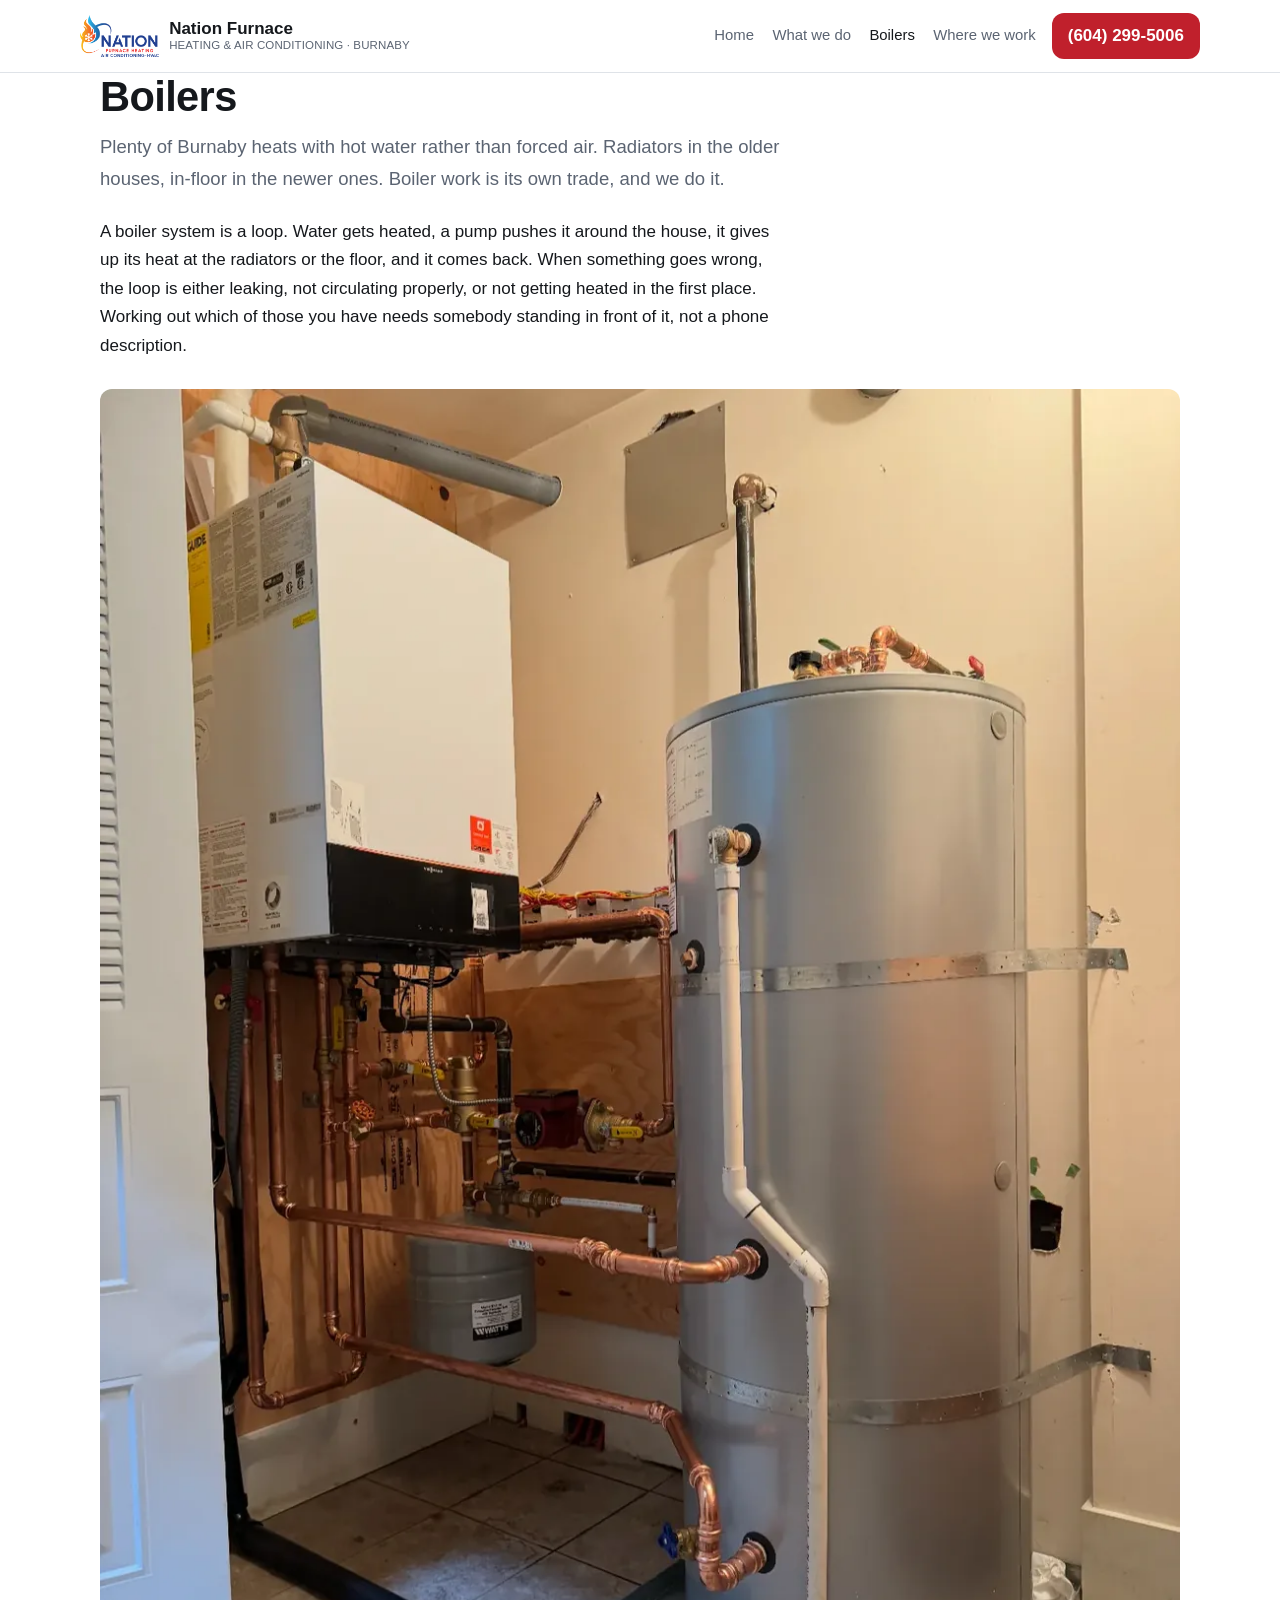
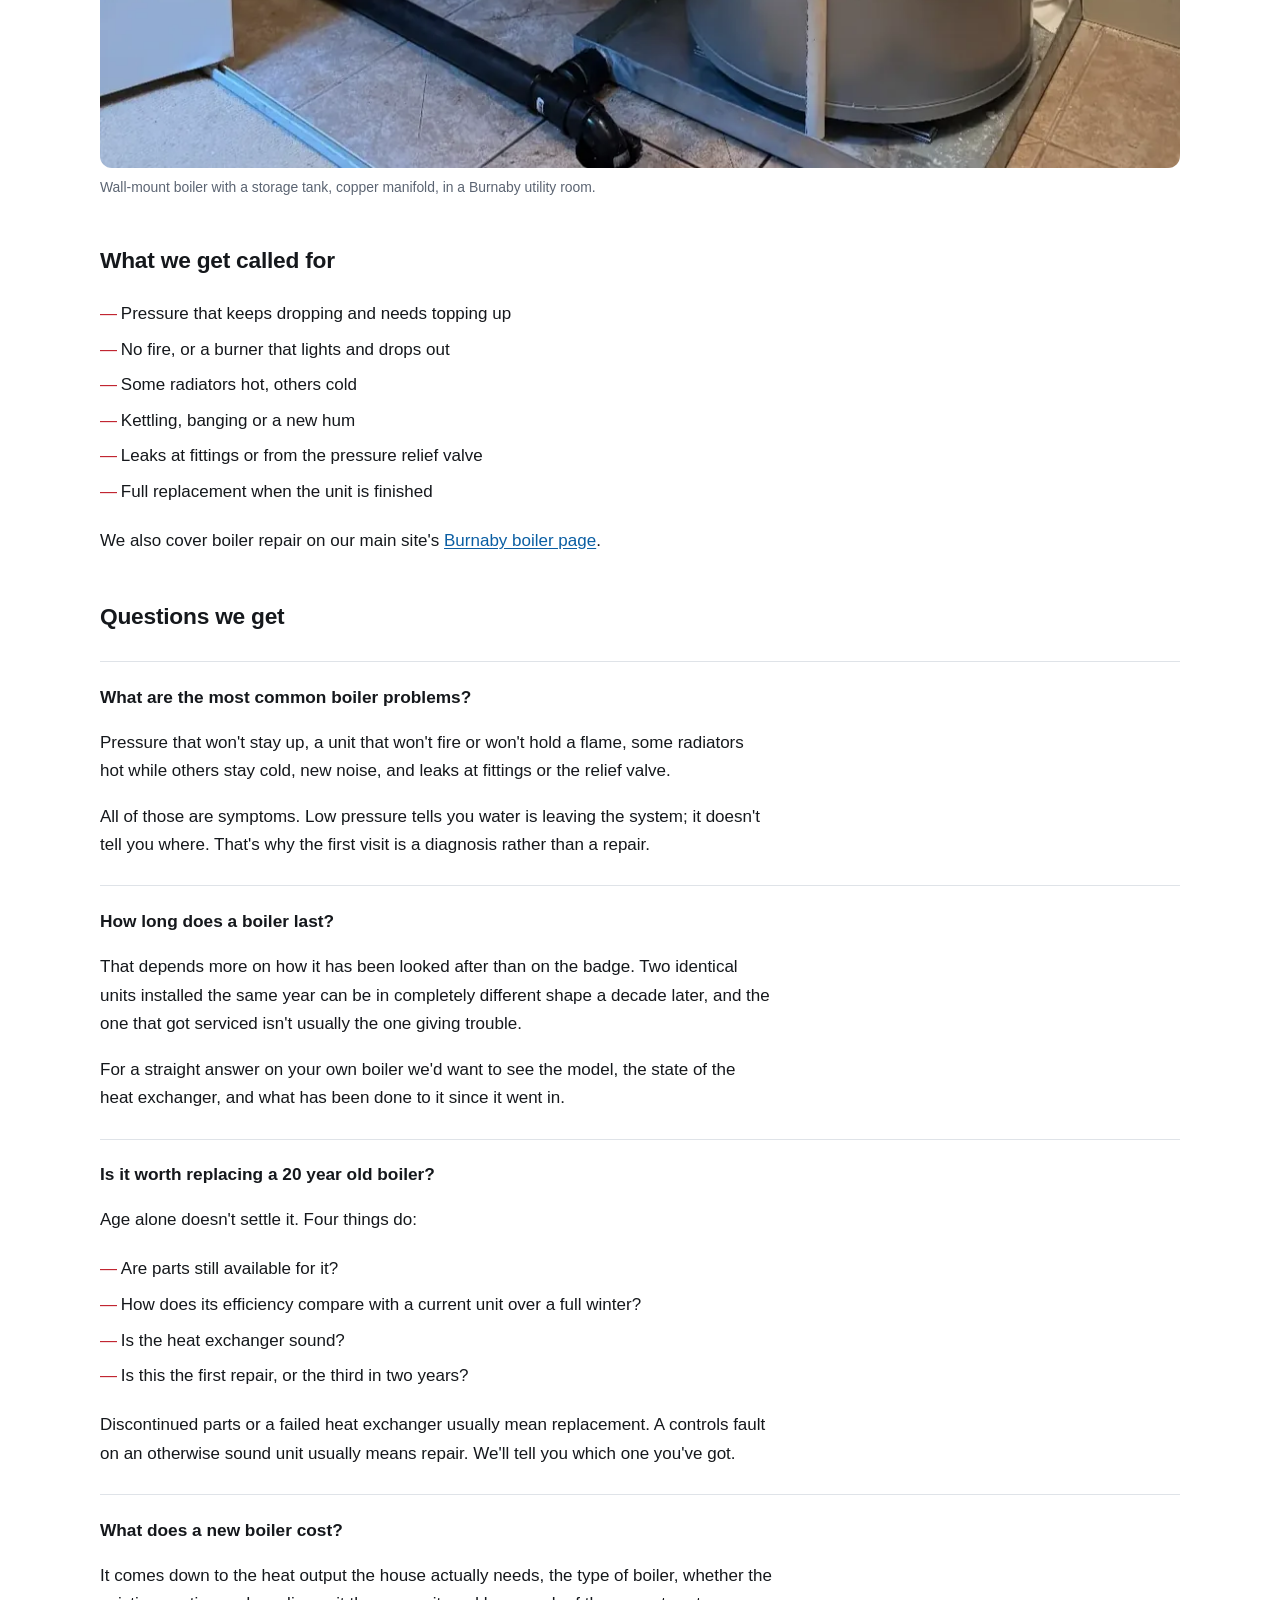
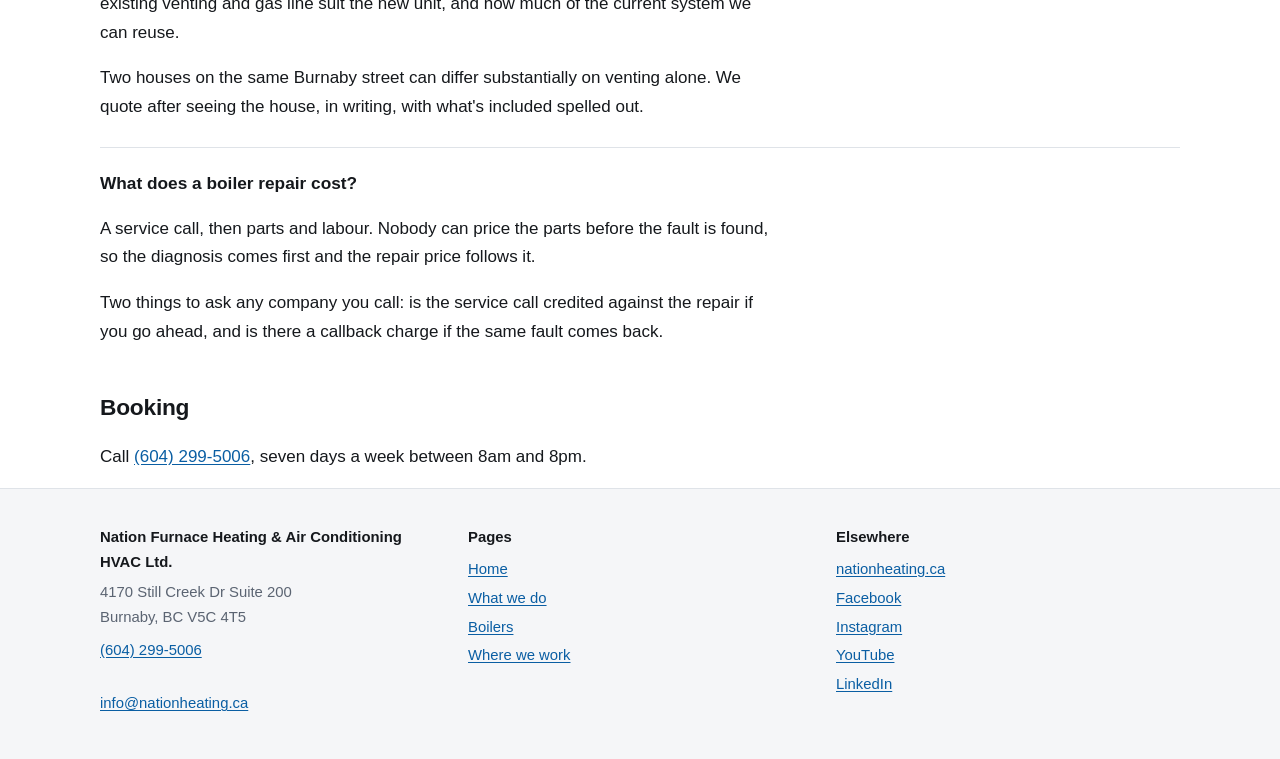
==== boilers.html @ eb9db6c9 "rewrite: make it a company site instead of a directory listing The first version read as AI-built-fo" ====
<!doctype html>
<html lang="en-CA">
<head>
<meta charset="utf-8">
<meta name="viewport" content="width=device-width, initial-scale=1">
<title>Boiler repair and replacement in Burnaby — Nation Furnace</title>
<meta name="description" content="Boiler service, repair and replacement in Burnaby. Pressure loss, circulation faults and controls, plus straight answers on lifespan, repair-or-replace and what drives a quote.">
<link rel="canonical" href="https://supermanservicesca.github.io/nationfurnace/boilers.html">
<link rel="stylesheet" href="style.css">
<link rel="icon" href="logo.png">
<meta property="og:type" content="article">
<meta property="og:title" content="Boiler repair and replacement in Burnaby">
<meta property="og:description" content="What goes wrong with boilers, when to replace one, and what actually sets the price.">
<meta property="og:url" content="https://supermanservicesca.github.io/nationfurnace/boilers.html">
<meta property="og:image" content="https://supermanservicesca.github.io/nationfurnace/img/boiler-b.webp">
<script type="application/ld+json">
{
  "@context": "https://schema.org",
  "@type": "FAQPage",
  "mainEntity": [
    {
      "@type": "Question",
      "name": "What are the most common boiler problems?",
      "acceptedAnswer": { "@type": "Answer", "text": "Pressure that keeps dropping, a unit that will not fire or will not hold a flame, some radiators hot while others stay cold, new noise, and leaks at fittings or the pressure relief valve. Each of those is a symptom rather than a cause, so the first visit is a diagnosis." }
    },
    {
      "@type": "Question",
      "name": "How long does a boiler last?",
      "acceptedAnswer": { "@type": "Answer", "text": "That depends more on how it has been looked after than on the badge. Two identical units installed the same year can be in completely different shape a decade later, and the one that got serviced is not usually the one giving trouble. A straight answer on a specific boiler means seeing the model, the state of the heat exchanger, and what has been done to it since it went in." }
    },
    {
      "@type": "Question",
      "name": "Is it worth replacing a 20 year old boiler?",
      "acceptedAnswer": { "@type": "Answer", "text": "Age alone does not decide it. What matters is whether parts are still available, how its efficiency compares with a current unit over a full heating season, whether the heat exchanger is sound, and whether this is the first repair or the third. Discontinued parts or a failed heat exchanger usually mean replacement." }
    },
    {
      "@type": "Question",
      "name": "What does a new boiler cost?",
      "acceptedAnswer": { "@type": "Answer", "text": "It is set by the heat output the house needs, the type of boiler, whether the existing venting and gas line suit the new unit, and how much of the current system can be reused. Two houses on the same street can differ substantially on venting alone, so the number comes from a site visit." }
    },
    {
      "@type": "Question",
      "name": "What does a boiler repair cost?",
      "acceptedAnswer": { "@type": "Answer", "text": "A service call, then parts and labour. Parts cannot be priced before the fault is found, so the diagnosis comes first. Ask whether the service call is credited against the repair, and whether there is a callback charge if the same fault returns." }
    }
  ]
}
</script>
</head>
<body>

<header class="site">
  <div class="wrap bar">
    <a class="brand" href="./">
      <img src="logo.png" alt="Nation Furnace Heating and Air Conditioning" width="300" height="160">
      <span>Nation Furnace<small>HEATING &amp; AIR CONDITIONING · BURNABY</small></span>
    </a>
    <nav class="site" aria-label="Primary">
      <a href="./">Home</a>
      <a href="services.html">What we do</a>
      <a href="boilers.html" aria-current="page">Boilers</a>
      <a href="service-areas.html">Where we work</a>
    </nav>
    <a class="call" href="tel:+16042995006">(604) 299-5006</a>
  </div>
</header>

<main class="wrap">

  <h1>Boilers</h1>
  <p class="lede narrow">Plenty of Burnaby heats with hot water rather than forced air. Radiators
  in the older houses, in-floor in the newer ones. Boiler work is its own trade, and we do it.</p>

  <p>A boiler system is a loop. Water gets heated, a pump pushes it around the house, it gives up
  its heat at the radiators or the floor, and it comes back. When something goes wrong, the loop
  is either leaking, not circulating properly, or not getting heated in the first place. Working
  out which of those you have needs somebody standing in front of it, not a phone description.</p>

  <figure>
    <img src="img/boiler-b.webp" width="1097" height="1400" loading="lazy"
         alt="Newly installed wall-mounted boiler beside a large storage water heater tank with a copper pipe manifold">
    <figcaption>Wall-mount boiler with a storage tank, copper manifold, in a Burnaby utility room.</figcaption>
  </figure>

  <h2>What we get called for</h2>
  <ul class="tick">
    <li>Pressure that keeps dropping and needs topping up</li>
    <li>No fire, or a burner that lights and drops out</li>
    <li>Some radiators hot, others cold</li>
    <li>Kettling, banging or a new hum</li>
    <li>Leaks at fittings or from the pressure relief valve</li>
    <li>Full replacement when the unit is finished</li>
  </ul>

  <p>We also cover boiler repair on our main site's
  <a href="https://nationheating.ca/boiler-repair-burnaby">Burnaby boiler page</a>.</p>

  <h2>Questions we get</h2>

  <section class="qa">
    <h3>What are the most common boiler problems?</h3>
    <p>Pressure that won't stay up, a unit that won't fire or won't hold a flame, some
    radiators hot while others stay cold, new noise, and leaks at fittings or the relief valve.</p>
    <p>All of those are symptoms. Low pressure tells you water is leaving the system; it doesn't
    tell you where. That's why the first visit is a diagnosis rather than a repair.</p>
  </section>

  <section class="qa">
    <h3>How long does a boiler last?</h3>
    <p>That depends more on how it has been looked after than on the badge. Two identical units
    installed the same year can be in completely different shape a decade later, and the one that
    got serviced isn't usually the one giving trouble.</p>
    <p>For a straight answer on your own boiler we'd want to see the model, the state of the
    heat exchanger, and what has been done to it since it went in.</p>
  </section>

  <section class="qa">
    <h3>Is it worth replacing a 20 year old boiler?</h3>
    <p>Age alone doesn't settle it. Four things do:</p>
    <ul class="tick">
      <li>Are parts still available for it?</li>
      <li>How does its efficiency compare with a current unit over a full winter?</li>
      <li>Is the heat exchanger sound?</li>
      <li>Is this the first repair, or the third in two years?</li>
    </ul>
    <p>Discontinued parts or a failed heat exchanger usually mean replacement. A controls fault on
    an otherwise sound unit usually means repair. We'll tell you which one you've got.</p>
  </section>

  <section class="qa">
    <h3>What does a new boiler cost?</h3>
    <p>It comes down to the heat output the house actually needs, the type of boiler, whether the
    existing venting and gas line suit the new unit, and how much of the current system we can
    reuse.</p>
    <p>Two houses on the same Burnaby street can differ substantially on venting alone. We quote
    after seeing the house, in writing, with what's included spelled out.</p>
  </section>

  <section class="qa">
    <h3>What does a boiler repair cost?</h3>
    <p>A service call, then parts and labour. Nobody can price the parts before the fault is
    found, so the diagnosis comes first and the repair price follows it.</p>
    <p>Two things to ask any company you call: is the service call credited against the repair if
    you go ahead, and is there a callback charge if the same fault comes back.</p>
  </section>

  <h2>Booking</h2>
  <p>Call <a href="tel:+16042995006">(604) 299-5006</a>, seven days a week between 8am and 8pm.</p>

</main>

<footer class="site">
  <div class="wrap foot-grid">
    <div>
      <strong>Nation Furnace Heating &amp; Air Conditioning HVAC Ltd.</strong>
      <p>4170 Still Creek Dr Suite 200<br>Burnaby, BC V5C 4T5</p>
      <p><a href="tel:+16042995006">(604) 299-5006</a><br>
         <a href="mailto:info@nationheating.ca">info@nationheating.ca</a></p>
    </div>
    <div>
      <strong>Pages</strong>
      <a href="./">Home</a>
      <a href="services.html">What we do</a>
      <a href="boilers.html">Boilers</a>
      <a href="service-areas.html">Where we work</a>
    </div>
    <div>
      <strong>Elsewhere</strong>
      <a href="https://nationheating.ca/burnaby">nationheating.ca</a>
      <a href="https://www.facebook.com/NationHeatingAndCooling/" rel="noopener">Facebook</a>
      <a href="https://www.instagram.com/nationfurnace/" rel="noopener">Instagram</a>
      <a href="https://www.youtube.com/@nationfurnaceheatingaircon3950" rel="noopener">YouTube</a>
      <a href="https://www.linkedin.com/company/nation-heating-cooling" rel="noopener">LinkedIn</a>
    </div>
  </div>
</footer>

</body>
</html>
---- style.css ----
:root {
  --bg: #ffffff;
  --surface: #f5f6f8;
  --sunk: #eceef1;
  --border: #dfe3e8;
  --text: #15181c;
  --muted: #5b6472;
  --brand: #c0202c;
  --brand-dark: #97161f;
  --link: #0a5ea3;
  --r: 12px;
  --max: 70rem;
}

@media (prefers-color-scheme: dark) {
  :root {
    --bg: #0f1216;
    --surface: #161a20;
    --sunk: #1c222a;
    --border: #29303a;
    --text: #e9ebee;
    --muted: #98a2b0;
    --brand: #e85560;
    --brand-dark: #cf3b47;
    --link: #74b8f2;
  }
}

* { box-sizing: border-box; }
html { scroll-behavior: smooth; }

body {
  margin: 0;
  background: var(--bg);
  color: var(--text);
  font: 17px/1.68 -apple-system, BlinkMacSystemFont, "Segoe UI", Roboto, "Helvetica Neue", Arial, sans-serif;
  -webkit-text-size-adjust: 100%;
}

.wrap { max-width: var(--max); margin: 0 auto; padding: 0 1.25rem; }
.narrow { max-width: 44rem; }

a { color: var(--link); text-underline-offset: 2px; }

img { max-width: 100%; height: auto; display: block; }

/* ---------- header ---------- */
header.site { border-bottom: 1px solid var(--border); background: var(--bg); }
.bar { display: flex; flex-wrap: wrap; align-items: center; gap: 1rem; padding: 0.8rem 0; }
.brand { display: flex; align-items: center; gap: 0.65rem; text-decoration: none; color: var(--text); font-weight: 700; line-height: 1.15; }
.brand img { height: 42px; width: auto; }
.brand small { display: block; font-weight: 500; font-size: 0.72rem; color: var(--muted); letter-spacing: 0.01em; }
nav.site { margin-left: auto; display: flex; flex-wrap: wrap; gap: 1.15rem; }
nav.site a { color: var(--muted); text-decoration: none; font-size: 0.93rem; font-weight: 500; }
nav.site a:hover, nav.site a[aria-current="page"] { color: var(--text); }

.call {
  display: inline-block; background: var(--brand); color: #fff;
  padding: 0.55rem 1rem; border-radius: var(--r); text-decoration: none;
  font-weight: 700; white-space: nowrap;
}
.call:hover { background: var(--brand-dark); }

/* ---------- hero ---------- */
.hero { background: var(--surface); border-bottom: 1px solid var(--border); padding: 3rem 0 3.2rem; }
.hero-grid { display: grid; grid-template-columns: 1.15fr 1fr; gap: 2.5rem; align-items: center; }
.hero-grid img { border-radius: var(--r); }
@media (max-width: 52rem) { .hero-grid { grid-template-columns: 1fr; gap: 1.6rem; } }

/* ---------- type ---------- */
main { padding: 2.8rem 0 3.5rem; }
h1 { font-size: clamp(1.75rem, 4.4vw, 2.6rem); line-height: 1.14; margin: 0 0 0.7rem; letter-spacing: -0.015em; }
h2 { font-size: 1.42rem; margin: 2.6rem 0 0.85rem; letter-spacing: -0.01em; }
h3 { font-size: 1.08rem; margin: 1.8rem 0 0.45rem; }
p, ul, ol { max-width: 42rem; }
.lede { font-size: 1.16rem; color: var(--muted); margin: 0 0 1.5rem; }
.hero .lede { max-width: 34rem; }

/* ---------- figures ---------- */
figure { margin: 1.8rem 0; }
figure img { border-radius: var(--r); }
figcaption { font-size: 0.87rem; color: var(--muted); margin-top: 0.55rem; max-width: 42rem; }

.shots { display: grid; grid-template-columns: repeat(auto-fit, minmax(15rem, 1fr)); gap: 1rem; margin: 1.6rem 0; }
.shots figure { margin: 0; }
.shots img { width: 100%; aspect-ratio: 4 / 5; object-fit: cover; }
.shots img.wide { aspect-ratio: 4 / 3; }

/* ---------- blocks ---------- */
.strip { background: var(--surface); border-top: 1px solid var(--border); border-bottom: 1px solid var(--border); padding: 2.2rem 0; margin: 3rem 0; }
.facts { display: grid; grid-template-columns: repeat(auto-fit, minmax(11rem, 1fr)); gap: 1.4rem; max-width: none; }
.facts div { max-width: none; }
.facts b { display: block; font-size: 1.5rem; line-height: 1.2; }
.facts span { font-size: 0.9rem; color: var(--muted); }

dl.contact { display: grid; grid-template-columns: 8rem 1fr; gap: 0.5rem 1.2rem; margin: 1.2rem 0 0; max-width: 40rem; }
dl.contact dt { color: var(--muted); font-size: 0.9rem; }
dl.contact dd { margin: 0; }
@media (max-width: 32rem) {
  dl.contact { grid-template-columns: 1fr; gap: 0; }
  dl.contact dd { margin-bottom: 0.7rem; }
}

table.hours { border-collapse: collapse; font-size: 0.96rem; margin-top: 0.5rem; }
table.hours th, table.hours td { text-align: left; padding: 0.22rem 1.6rem 0.22rem 0; font-weight: 400; }
table.hours th { color: var(--muted); font-weight: 500; }

ul.areas { columns: 4 10rem; column-gap: 1.6rem; list-style: none; padding: 0; margin: 1rem 0; font-size: 0.96rem; max-width: none; }
ul.areas li { padding: 0.14rem 0; break-inside: avoid; }

ul.tick { list-style: none; padding: 0; }
ul.tick li { padding: 0.22rem 0 0.22rem 1.3rem; position: relative; }
ul.tick li::before { content: "—"; position: absolute; left: 0; color: var(--brand); }

.qa { border-top: 1px solid var(--border); padding-top: 1.3rem; margin-top: 1.6rem; }
.qa h3 { margin-top: 0; }

/* ---------- footer ---------- */
footer.site { border-top: 1px solid var(--border); background: var(--surface); padding: 2.2rem 0; font-size: 0.93rem; color: var(--muted); }
footer.site a { color: var(--link); }
footer.site p { max-width: none; margin: 0.35rem 0; }
.foot-grid { display: grid; grid-template-columns: repeat(auto-fit, minmax(14rem, 1fr)); gap: 1.5rem; }
.foot-grid div { max-width: none; }
.foot-grid strong { color: var(--text); display: block; margin-bottom: 0.35rem; }
.foot-grid a { display: block; padding: 0.12rem 0; }
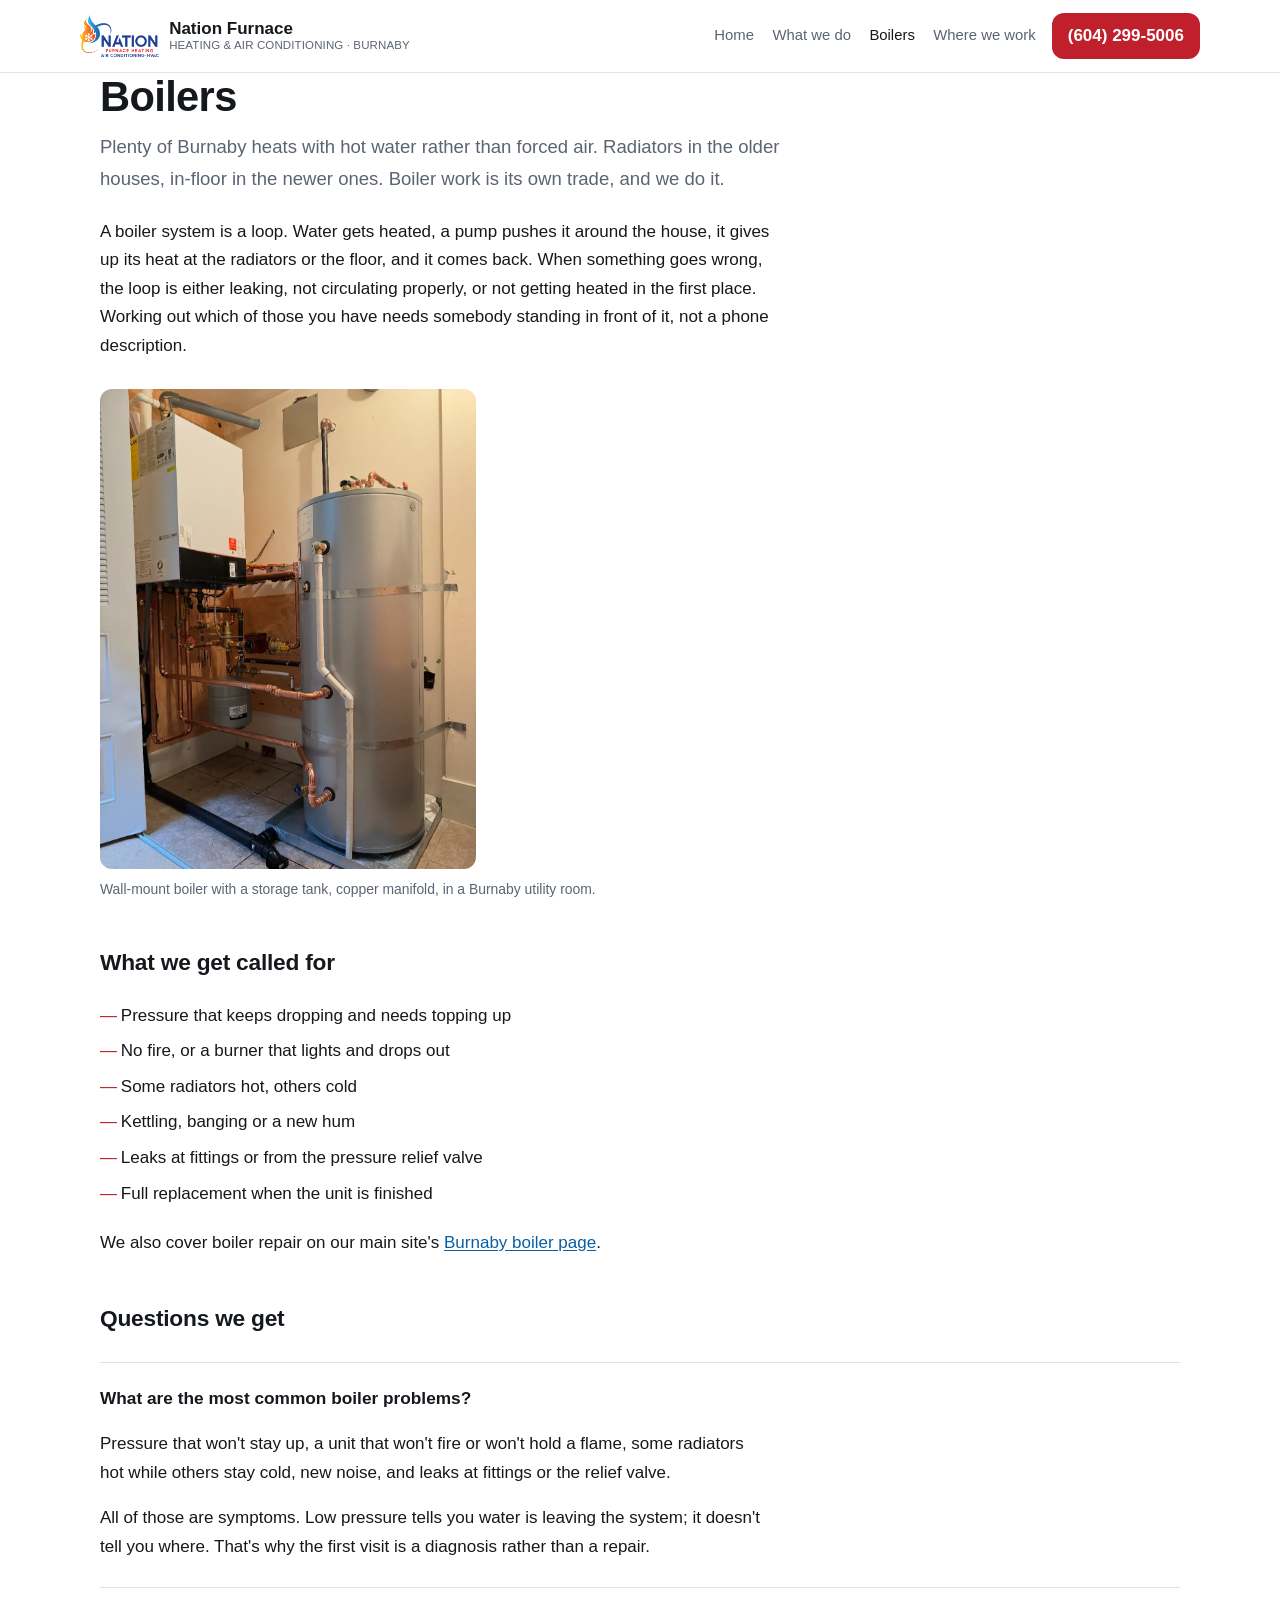
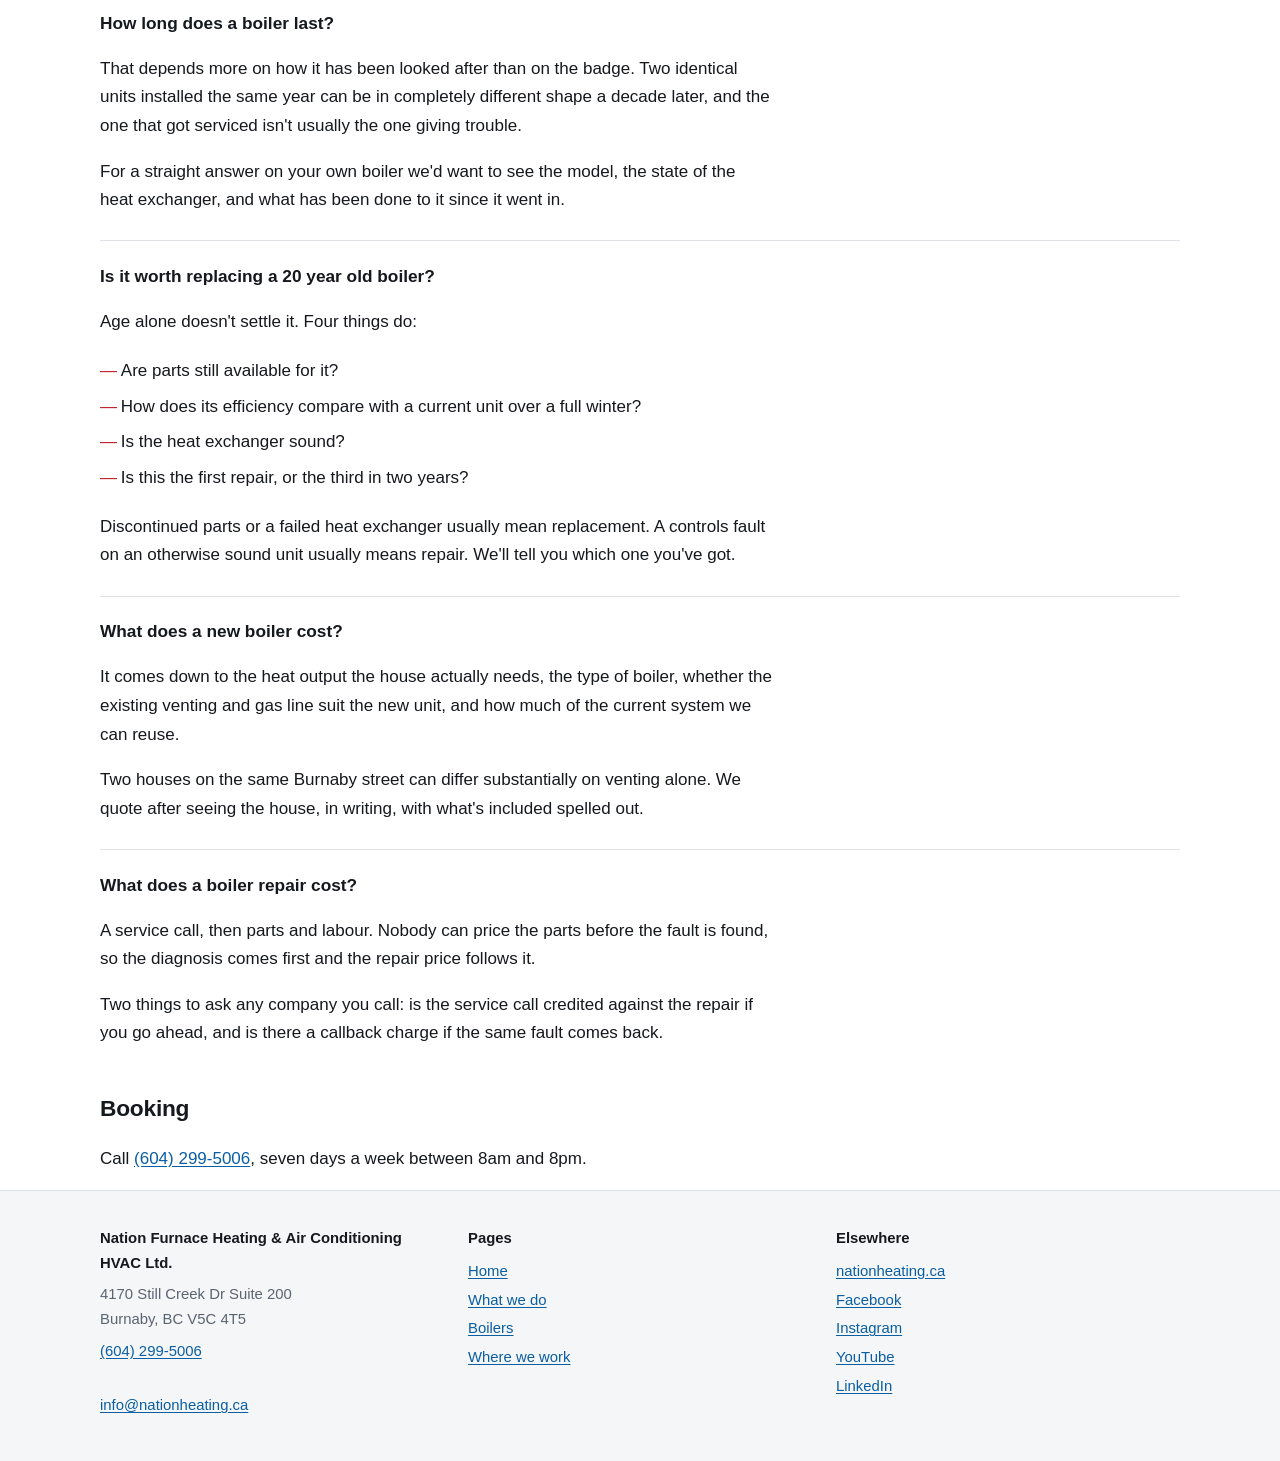
==== commit d4034a9b: "fix: version the stylesheet link so CSS changes are not served from cache Co-Authored-By: Claude Opu" ====
--- a/boilers.html
+++ b/boilers.html
@@ -6,7 +6,7 @@
 <title>Boiler repair and replacement in Burnaby — Nation Furnace</title>
 <meta name="description" content="Boiler service, repair and replacement in Burnaby. Pressure loss, circulation faults and controls, plus straight answers on lifespan, repair-or-replace and what drives a quote.">
 <link rel="canonical" href="https://supermanservicesca.github.io/nationfurnace/boilers.html">
-<link rel="stylesheet" href="style.css">
+<link rel="stylesheet" href="style.css?v=2">
 <link rel="icon" href="logo.png">
 <meta property="og:type" content="article">
 <meta property="og:title" content="Boiler repair and replacement in Burnaby">
--- a/style.css
+++ b/style.css
@@ -77,9 +77,13 @@
 .hero .lede { max-width: 34rem; }
 
 /* ---------- figures ---------- */
-figure { margin: 1.8rem 0; }
-figure img { border-radius: var(--r); }
+figure { margin: 1.8rem 0; max-width: 42rem; }
+figure img { border-radius: var(--r); max-height: 30rem; width: auto; }
 figcaption { font-size: 0.87rem; color: var(--muted); margin-top: 0.55rem; max-width: 42rem; }
+
+/* inside a .shots grid the cropped tiles set their own size */
+.shots figure { max-width: none; }
+.shots img { max-height: none; }
 
 .shots { display: grid; grid-template-columns: repeat(auto-fit, minmax(15rem, 1fr)); gap: 1rem; margin: 1.6rem 0; }
 .shots figure { margin: 0; }
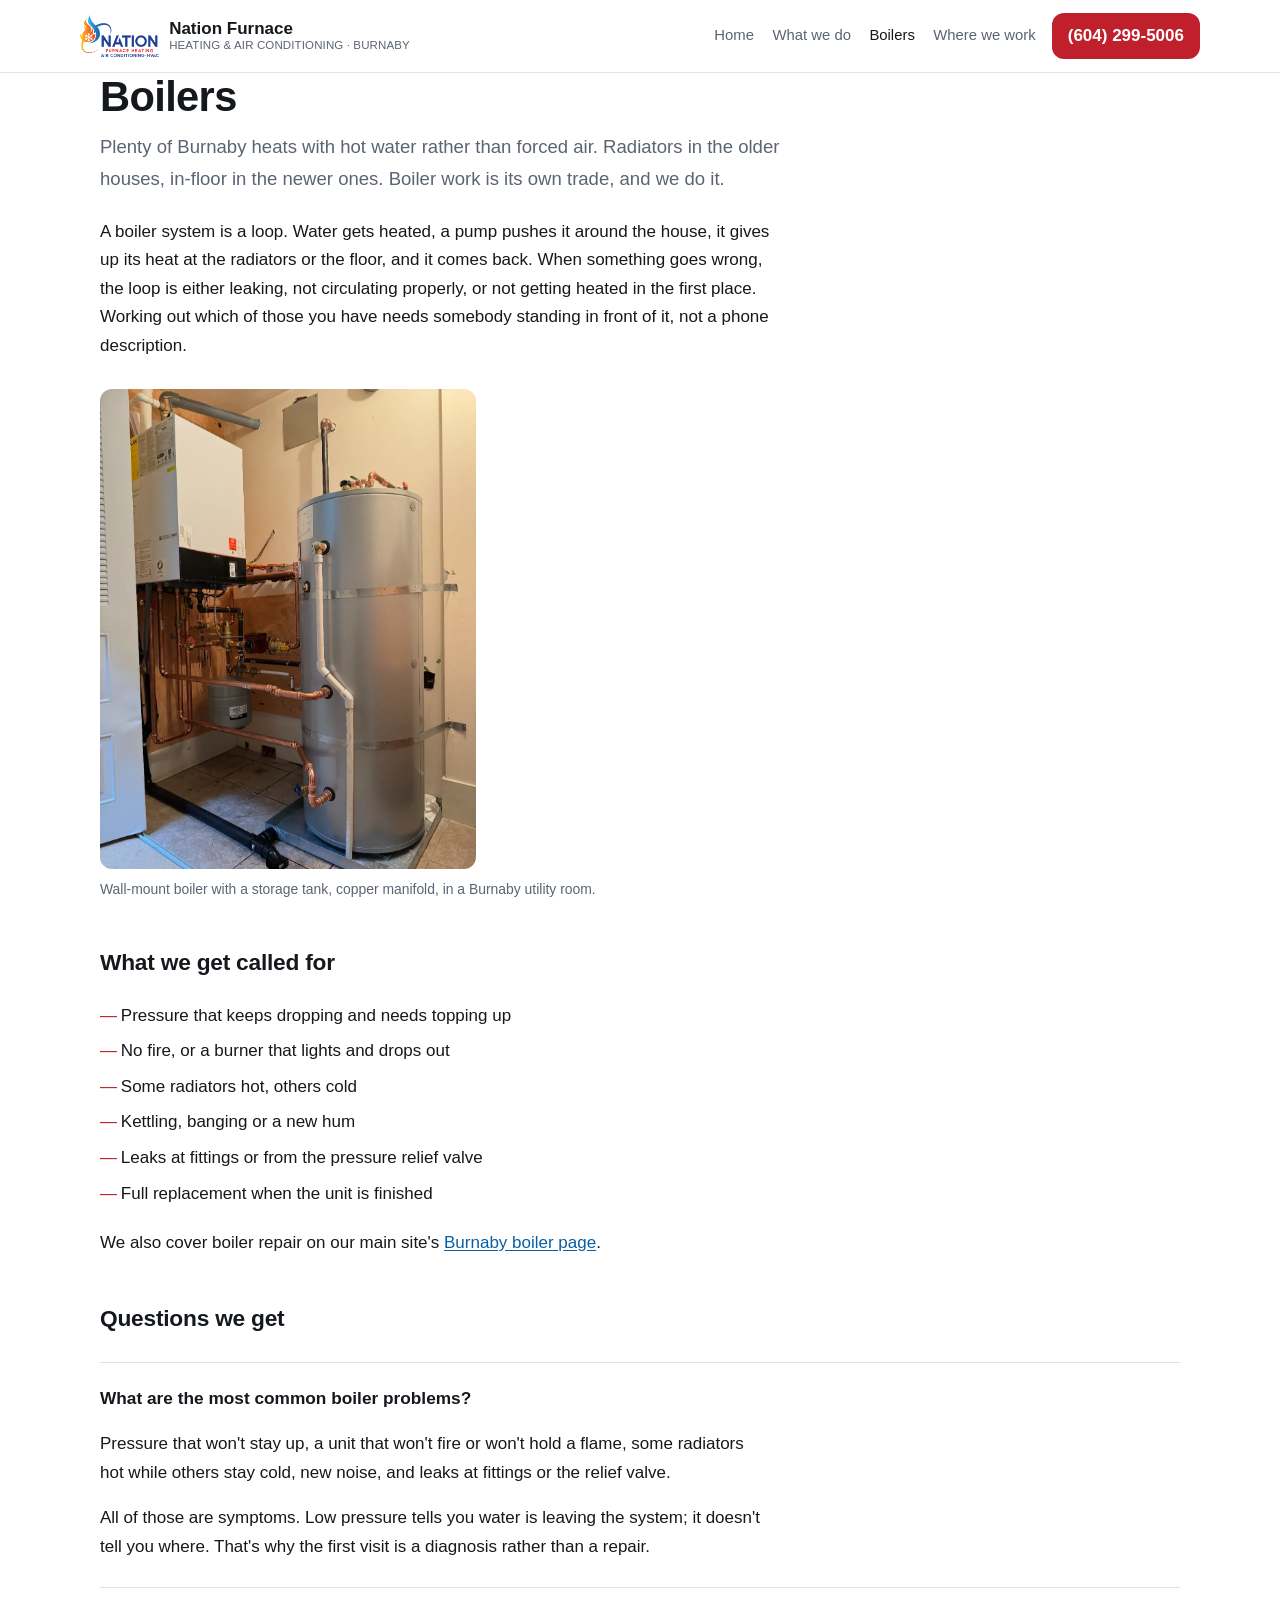
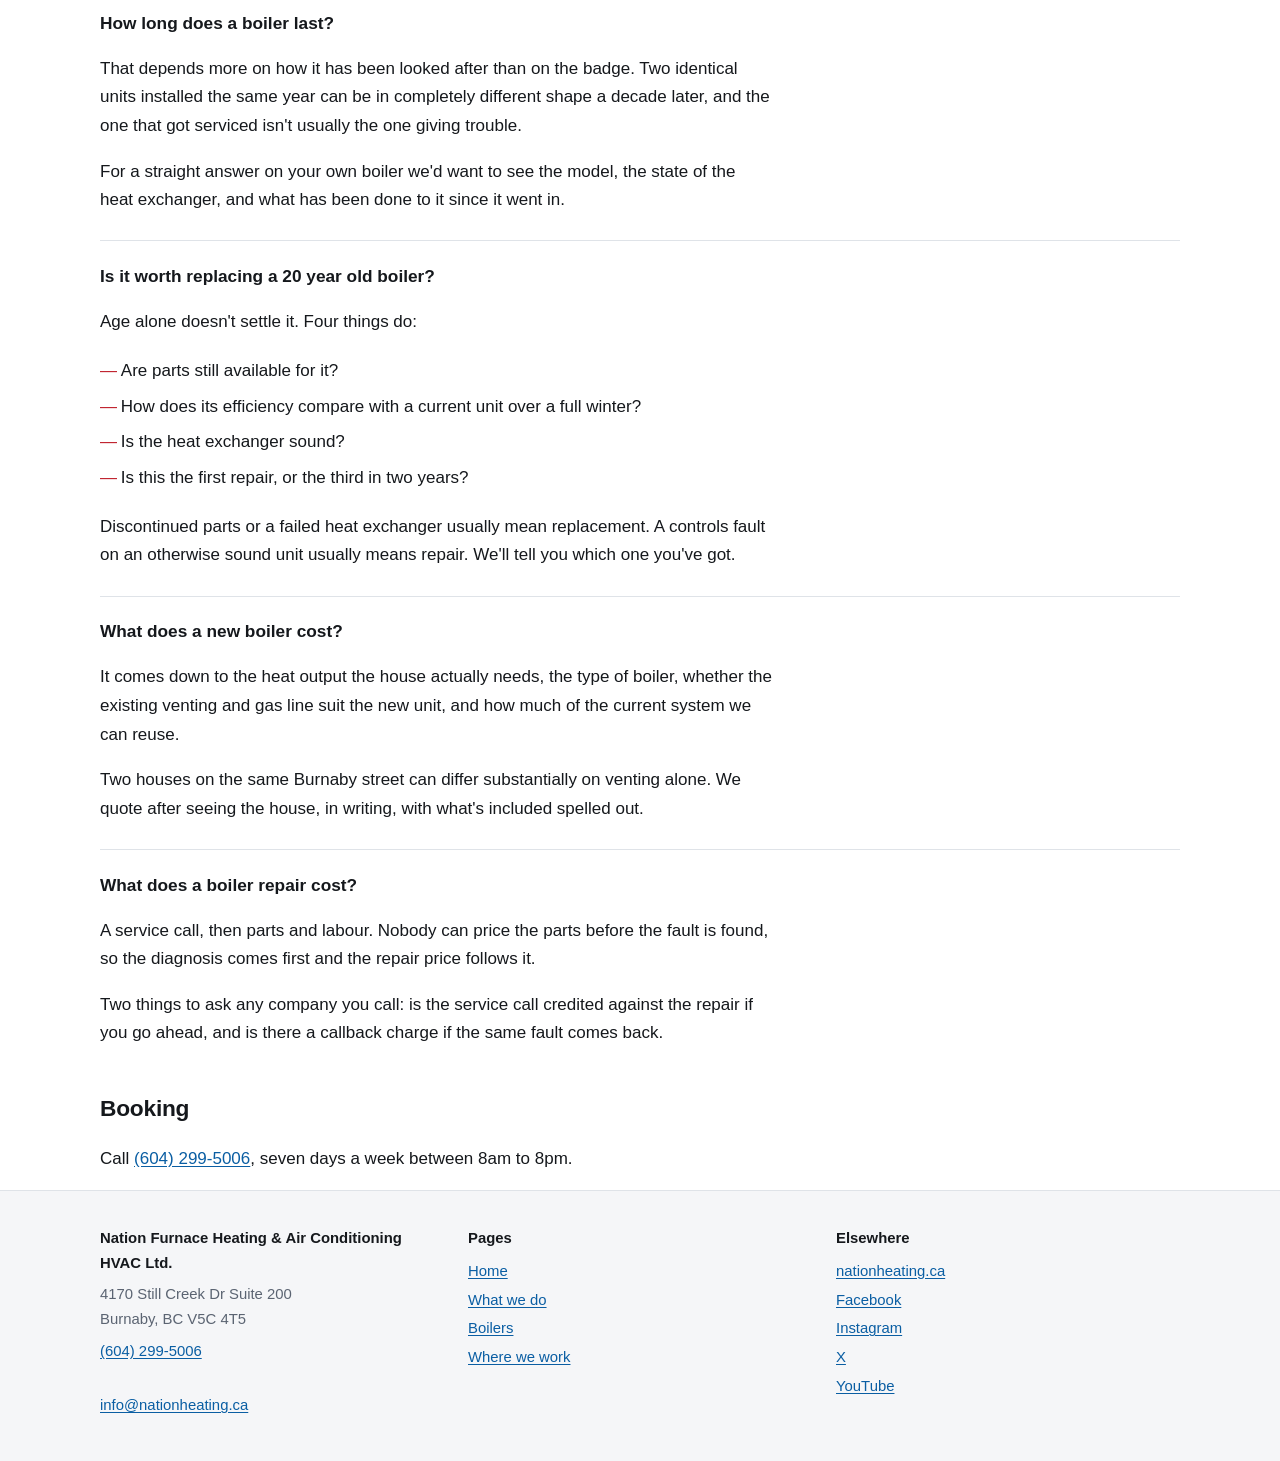
==== commit 79662f89: "feat: generate the site from config so it works as a client template The HTML is now rendered from s" ====
--- a/boilers.html
+++ b/boilers.html
@@ -4,15 +4,16 @@
 <meta charset="utf-8">
 <meta name="viewport" content="width=device-width, initial-scale=1">
 <title>Boiler repair and replacement in Burnaby — Nation Furnace</title>
-<meta name="description" content="Boiler service, repair and replacement in Burnaby. Pressure loss, circulation faults and controls, plus straight answers on lifespan, repair-or-replace and what drives a quote.">
+<meta name="description" content="Boiler service, repair and replacement in Burnaby. Pressure loss, circulation faults and controls, plus straight answers on lifespan and repair versus replace.">
 <link rel="canonical" href="https://supermanservicesca.github.io/nationfurnace/boilers.html">
-<link rel="stylesheet" href="style.css?v=2">
+<link rel="stylesheet" href="style.css?v=3">
 <link rel="icon" href="logo.png">
 <meta property="og:type" content="article">
-<meta property="og:title" content="Boiler repair and replacement in Burnaby">
-<meta property="og:description" content="What goes wrong with boilers, when to replace one, and what actually sets the price.">
+<meta property="og:title" content="Boiler repair and replacement in Burnaby — Nation Furnace">
+<meta property="og:description" content="Boiler service, repair and replacement in Burnaby. Pressure loss, circulation faults and controls, plus straight answers on lifespan and repair versus replace.">
 <meta property="og:url" content="https://supermanservicesca.github.io/nationfurnace/boilers.html">
 <meta property="og:image" content="https://supermanservicesca.github.io/nationfurnace/img/boiler-b.webp">
+<meta name="twitter:card" content="summary_large_image">
 <script type="application/ld+json">
 {
   "@context": "https://schema.org",
@@ -21,27 +22,42 @@
     {
       "@type": "Question",
       "name": "What are the most common boiler problems?",
-      "acceptedAnswer": { "@type": "Answer", "text": "Pressure that keeps dropping, a unit that will not fire or will not hold a flame, some radiators hot while others stay cold, new noise, and leaks at fittings or the pressure relief valve. Each of those is a symptom rather than a cause, so the first visit is a diagnosis." }
+      "acceptedAnswer": {
+        "@type": "Answer",
+        "text": "Pressure that keeps dropping, a unit that will not fire or will not hold a flame, some radiators hot while others stay cold, new noise, and leaks at fittings or the pressure relief valve. Each of those is a symptom rather than a cause, so the first visit is a diagnosis."
+      }
     },
     {
       "@type": "Question",
       "name": "How long does a boiler last?",
-      "acceptedAnswer": { "@type": "Answer", "text": "That depends more on how it has been looked after than on the badge. Two identical units installed the same year can be in completely different shape a decade later, and the one that got serviced is not usually the one giving trouble. A straight answer on a specific boiler means seeing the model, the state of the heat exchanger, and what has been done to it since it went in." }
+      "acceptedAnswer": {
+        "@type": "Answer",
+        "text": "That depends more on how it has been looked after than on the badge. Two identical units installed the same year can be in completely different shape a decade later, and the one that got serviced is not usually the one giving trouble. A straight answer on a specific boiler means seeing the model, the state of the heat exchanger, and what has been done to it since it went in."
+      }
     },
     {
       "@type": "Question",
       "name": "Is it worth replacing a 20 year old boiler?",
-      "acceptedAnswer": { "@type": "Answer", "text": "Age alone does not decide it. What matters is whether parts are still available, how its efficiency compares with a current unit over a full heating season, whether the heat exchanger is sound, and whether this is the first repair or the third. Discontinued parts or a failed heat exchanger usually mean replacement." }
+      "acceptedAnswer": {
+        "@type": "Answer",
+        "text": "Age alone does not decide it. What matters is whether parts are still available, how its efficiency compares with a current unit over a full heating season, whether the heat exchanger is sound, and whether this is the first repair or the third. Discontinued parts or a failed heat exchanger usually mean replacement."
+      }
     },
     {
       "@type": "Question",
       "name": "What does a new boiler cost?",
-      "acceptedAnswer": { "@type": "Answer", "text": "It is set by the heat output the house needs, the type of boiler, whether the existing venting and gas line suit the new unit, and how much of the current system can be reused. Two houses on the same street can differ substantially on venting alone, so the number comes from a site visit." }
+      "acceptedAnswer": {
+        "@type": "Answer",
+        "text": "It is set by the heat output the house needs, the type of boiler, whether the existing venting and gas line suit the new unit, and how much of the current system can be reused. Two houses on the same street can differ substantially on venting alone, so the number comes from a site visit."
+      }
     },
     {
       "@type": "Question",
       "name": "What does a boiler repair cost?",
-      "acceptedAnswer": { "@type": "Answer", "text": "A service call, then parts and labour. Parts cannot be priced before the fault is found, so the diagnosis comes first. Ask whether the service call is credited against the repair, and whether there is a callback charge if the same fault returns." }
+      "acceptedAnswer": {
+        "@type": "Answer",
+        "text": "A service call, then parts and labour. Parts cannot be priced before the fault is found, so the diagnosis comes first. Ask whether the service call is credited against the repair, and whether there is a callback charge if the same fault returns."
+      }
     }
   ]
 }
@@ -52,7 +68,7 @@
 <header class="site">
   <div class="wrap bar">
     <a class="brand" href="./">
-      <img src="logo.png" alt="Nation Furnace Heating and Air Conditioning" width="300" height="160">
+      <img src="logo.png" alt="Nation Furnace" width="300" height="160">
       <span>Nation Furnace<small>HEATING &amp; AIR CONDITIONING · BURNABY</small></span>
     </a>
     <nav class="site" aria-label="Primary">
@@ -68,17 +84,12 @@
 <main class="wrap">
 
   <h1>Boilers</h1>
-  <p class="lede narrow">Plenty of Burnaby heats with hot water rather than forced air. Radiators
-  in the older houses, in-floor in the newer ones. Boiler work is its own trade, and we do it.</p>
+  <p class="lede narrow">Plenty of Burnaby heats with hot water rather than forced air. Radiators in the older houses, in-floor in the newer ones. Boiler work is its own trade, and we do it.</p>
 
-  <p>A boiler system is a loop. Water gets heated, a pump pushes it around the house, it gives up
-  its heat at the radiators or the floor, and it comes back. When something goes wrong, the loop
-  is either leaking, not circulating properly, or not getting heated in the first place. Working
-  out which of those you have needs somebody standing in front of it, not a phone description.</p>
+  <p>A boiler system is a loop. Water gets heated, a pump pushes it around the house, it gives up its heat at the radiators or the floor, and it comes back. When something goes wrong, the loop is either leaking, not circulating properly, or not getting heated in the first place. Working out which of those you have needs somebody standing in front of it, not a phone description.</p>
 
   <figure>
-    <img src="img/boiler-b.webp" width="1097" height="1400" loading="lazy"
-         alt="Newly installed wall-mounted boiler beside a large storage water heater tank with a copper pipe manifold">
+    <img src="img/boiler-b.webp" width="1097" height="1400" loading="lazy" alt="Newly installed wall-mounted boiler beside a large storage water heater tank with a copper pipe manifold">
     <figcaption>Wall-mount boiler with a storage tank, copper manifold, in a Burnaby utility room.</figcaption>
   </figure>
 
@@ -92,26 +103,20 @@
     <li>Full replacement when the unit is finished</li>
   </ul>
 
-  <p>We also cover boiler repair on our main site's
-  <a href="https://nationheating.ca/boiler-repair-burnaby">Burnaby boiler page</a>.</p>
+  <p>We also cover boiler repair on our main site's <a href="https://nationheating.ca/boiler-repair-burnaby">Burnaby boiler page</a>.</p>
 
   <h2>Questions we get</h2>
 
   <section class="qa">
     <h3>What are the most common boiler problems?</h3>
-    <p>Pressure that won't stay up, a unit that won't fire or won't hold a flame, some
-    radiators hot while others stay cold, new noise, and leaks at fittings or the relief valve.</p>
-    <p>All of those are symptoms. Low pressure tells you water is leaving the system; it doesn't
-    tell you where. That's why the first visit is a diagnosis rather than a repair.</p>
+    <p>Pressure that won't stay up, a unit that won't fire or won't hold a flame, some radiators hot while others stay cold, new noise, and leaks at fittings or the relief valve.</p>
+    <p>All of those are symptoms. Low pressure tells you water is leaving the system; it doesn't tell you where. That's why the first visit is a diagnosis rather than a repair.</p>
   </section>
 
   <section class="qa">
     <h3>How long does a boiler last?</h3>
-    <p>That depends more on how it has been looked after than on the badge. Two identical units
-    installed the same year can be in completely different shape a decade later, and the one that
-    got serviced isn't usually the one giving trouble.</p>
-    <p>For a straight answer on your own boiler we'd want to see the model, the state of the
-    heat exchanger, and what has been done to it since it went in.</p>
+    <p>That depends more on how it has been looked after than on the badge. Two identical units installed the same year can be in completely different shape a decade later, and the one that got serviced isn't usually the one giving trouble.</p>
+    <p>For a straight answer on your own boiler we'd want to see the model, the state of the heat exchanger, and what has been done to it since it went in.</p>
   </section>
 
   <section class="qa">
@@ -123,29 +128,24 @@
       <li>Is the heat exchanger sound?</li>
       <li>Is this the first repair, or the third in two years?</li>
     </ul>
-    <p>Discontinued parts or a failed heat exchanger usually mean replacement. A controls fault on
-    an otherwise sound unit usually means repair. We'll tell you which one you've got.</p>
+    <p>Discontinued parts or a failed heat exchanger usually mean replacement. A controls fault on an otherwise sound unit usually means repair. We'll tell you which one you've got.</p>
   </section>
 
   <section class="qa">
     <h3>What does a new boiler cost?</h3>
-    <p>It comes down to the heat output the house actually needs, the type of boiler, whether the
-    existing venting and gas line suit the new unit, and how much of the current system we can
-    reuse.</p>
-    <p>Two houses on the same Burnaby street can differ substantially on venting alone. We quote
-    after seeing the house, in writing, with what's included spelled out.</p>
+    <p>It comes down to the heat output the house actually needs, the type of boiler, whether the existing venting and gas line suit the new unit, and how much of the current system we can reuse.</p>
+    <p>Two houses on the same Burnaby street can differ substantially on venting alone. We quote after seeing the house, in writing, with what's included spelled out.</p>
   </section>
 
   <section class="qa">
     <h3>What does a boiler repair cost?</h3>
-    <p>A service call, then parts and labour. Nobody can price the parts before the fault is
-    found, so the diagnosis comes first and the repair price follows it.</p>
-    <p>Two things to ask any company you call: is the service call credited against the repair if
-    you go ahead, and is there a callback charge if the same fault comes back.</p>
+    <p>A service call, then parts and labour. Nobody can price the parts before the fault is found, so the diagnosis comes first and the repair price follows it.</p>
+    <p>Two things to ask any company you call: is the service call credited against the repair if you go ahead, and is there a callback charge if the same fault comes back.</p>
   </section>
 
   <h2>Booking</h2>
-  <p>Call <a href="tel:+16042995006">(604) 299-5006</a>, seven days a week between 8am and 8pm.</p>
+  <p>Call <a href="tel:+16042995006">(604) 299-5006</a>, seven days a week between
+  8am to 8pm.</p>
 
 </main>
 
@@ -169,8 +169,8 @@
       <a href="https://nationheating.ca/burnaby">nationheating.ca</a>
       <a href="https://www.facebook.com/NationHeatingAndCooling/" rel="noopener">Facebook</a>
       <a href="https://www.instagram.com/nationfurnace/" rel="noopener">Instagram</a>
+      <a href="https://x.com/nationheating" rel="noopener">X</a>
       <a href="https://www.youtube.com/@nationfurnaceheatingaircon3950" rel="noopener">YouTube</a>
-      <a href="https://www.linkedin.com/company/nation-heating-cooling" rel="noopener">LinkedIn</a>
     </div>
   </div>
 </footer>
--- a/style.css
+++ b/style.css
@@ -112,6 +112,29 @@
 ul.areas { columns: 4 10rem; column-gap: 1.6rem; list-style: none; padding: 0; margin: 1rem 0; font-size: 0.96rem; max-width: none; }
 ul.areas li { padding: 0.14rem 0; break-inside: avoid; }
 
+ul.cities {
+  list-style: none;
+  padding: 0;
+  margin: 1rem 0 0;
+  display: flex;
+  flex-wrap: wrap;
+  gap: 0.55rem;
+  max-width: 46rem;
+}
+ul.cities a {
+  display: block;
+  border: 1px solid var(--border);
+  border-radius: var(--r);
+  padding: 0.4rem 0.85rem;
+  background: var(--surface);
+  text-decoration: none;
+  color: var(--text);
+  font-size: 0.94rem;
+}
+ul.cities a:hover { border-color: var(--brand); color: var(--brand); }
+
+.spaced { margin-top: 1.8rem; }
+
 ul.tick { list-style: none; padding: 0; }
 ul.tick li { padding: 0.22rem 0 0.22rem 1.3rem; position: relative; }
 ul.tick li::before { content: "—"; position: absolute; left: 0; color: var(--brand); }
